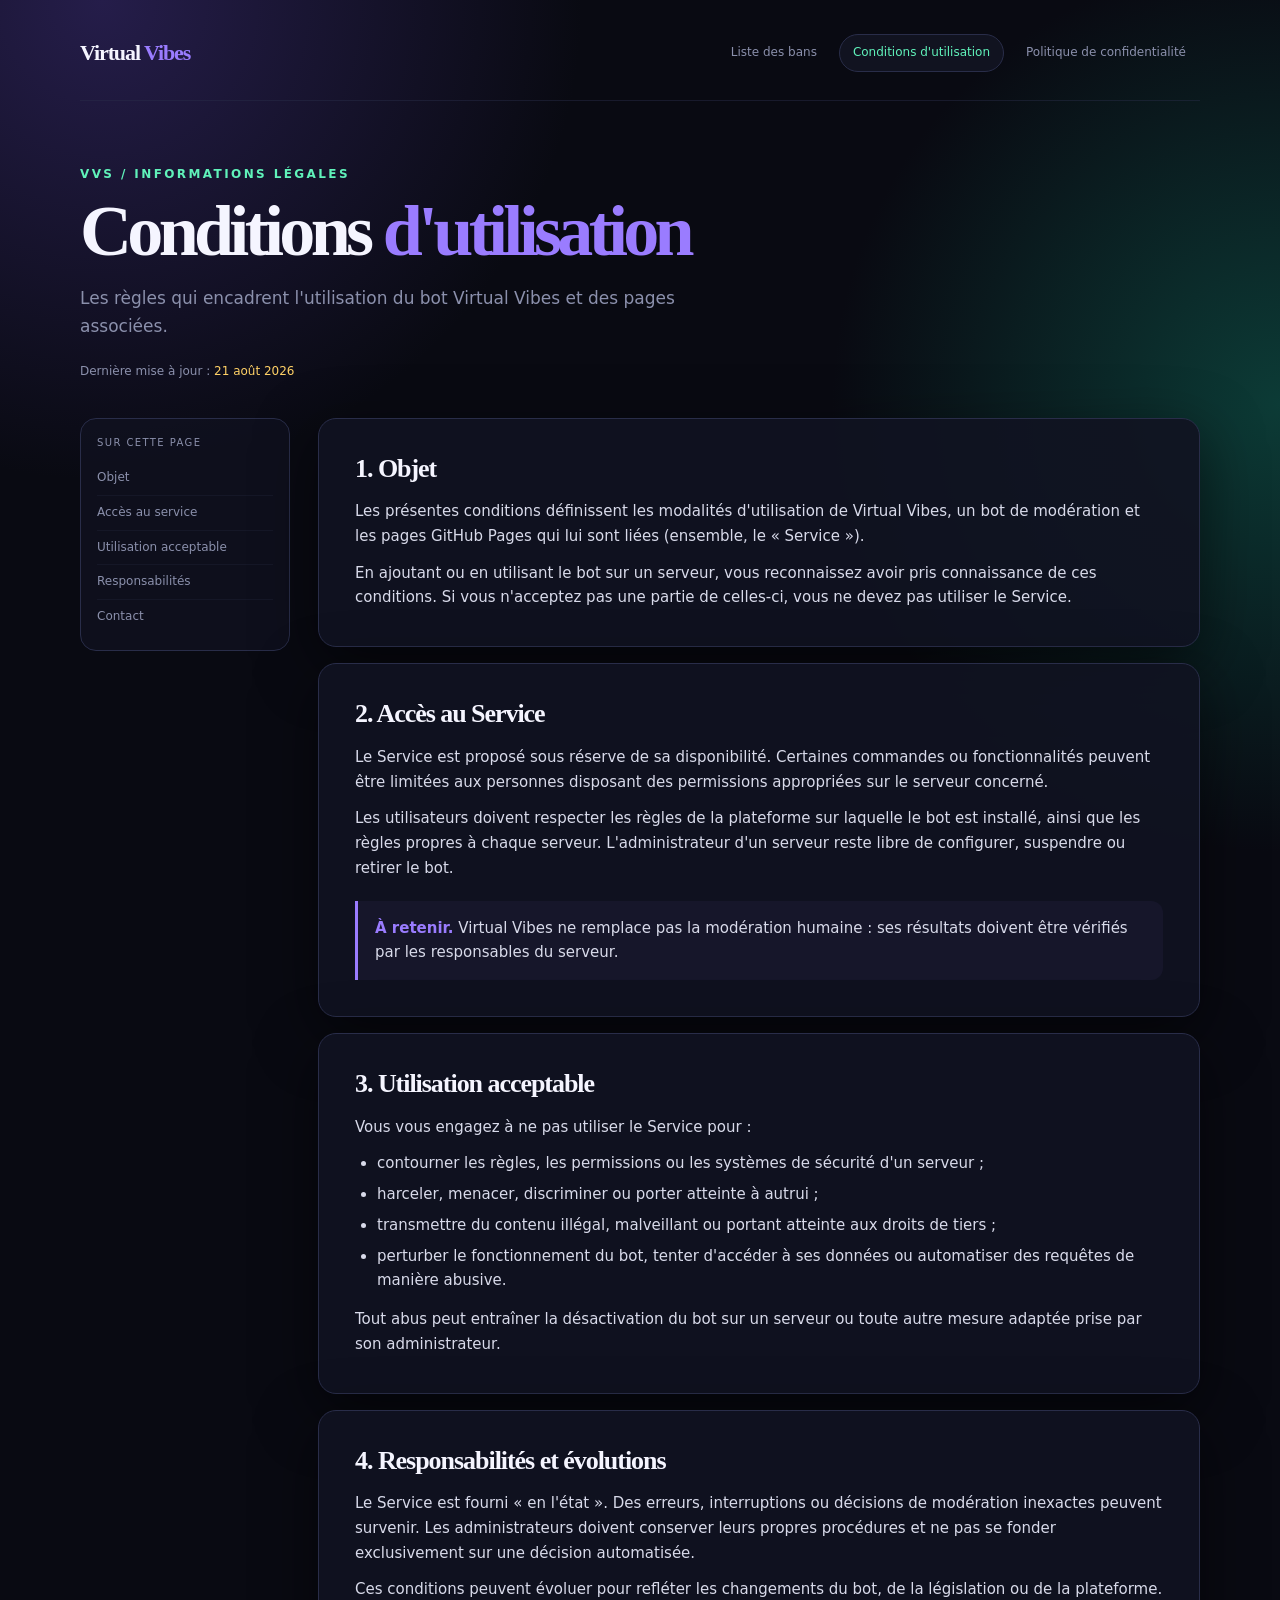
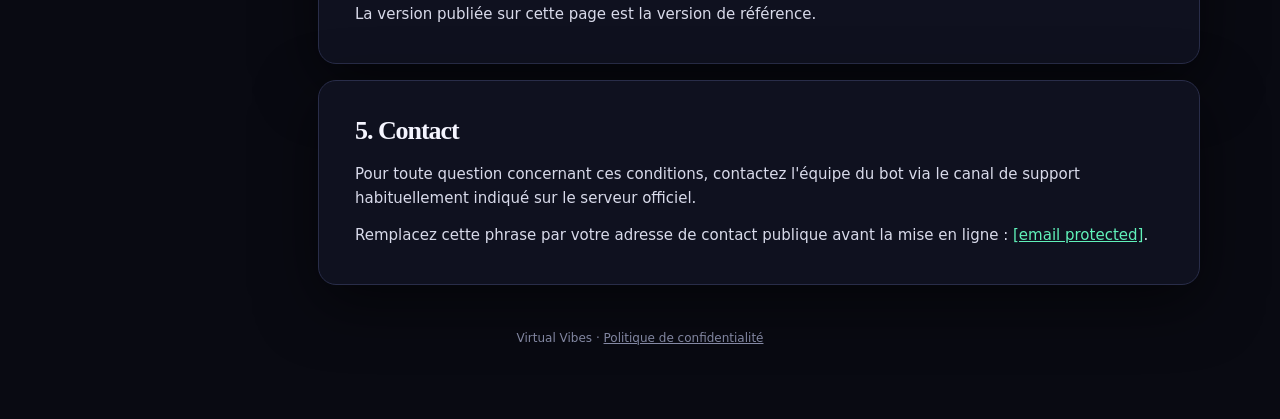
==== conditions-utilisation.html @ 0fc6a56b "Add files via upload" ====
<!doctype html>
<html lang="fr">
<head>
  <meta charset="utf-8">
  <meta name="viewport" content="width=device-width, initial-scale=1">
  <meta name="description" content="Conditions d'utilisation du bot Virtual Vibes.">
  <title>Conditions d'utilisation — Virtual Vibes</title>
  <link rel="stylesheet" href="styles.css">
</head>
<body>
<main class="wrap">
  <nav class="site-nav" aria-label="Navigation principale">
    <a class="brand" href="index.html">Virtual <span>Vibes</span></a>
    <div class="nav-links">
      <a href="index.html">Liste des bans</a>
      <a href="conditions-utilisation.html" aria-current="page">Conditions d'utilisation</a>
      <a href="politique-confidentialite.html">Politique de confidentialité</a>
    </div>
  </nav>
  <header class="hero">
    <div class="eyebrow">VVs / informations légales</div>
    <h1>Conditions <span>d'utilisation</span></h1>
    <p class="lead">Les règles qui encadrent l'utilisation du bot Virtual Vibes et des pages associées.</p>
    <p class="meta-line">Dernière mise à jour : <strong>21 août 2026</strong></p>
  </header>
  <div class="layout">
    <aside class="toc" aria-label="Sommaire"><p class="toc-title">Sur cette page</p><a href="#objet">Objet</a><a href="#acces">Accès au service</a><a href="#usage">Utilisation acceptable</a><a href="#responsabilite">Responsabilités</a><a href="#contact">Contact</a></aside>
    <article class="content">
      <section class="section" id="objet">
        <h2>1. Objet</h2>
        <p>Les présentes conditions définissent les modalités d'utilisation de Virtual Vibes, un bot de modération et les pages GitHub Pages qui lui sont liées (ensemble, le « Service »).</p>
        <p>En ajoutant ou en utilisant le bot sur un serveur, vous reconnaissez avoir pris connaissance de ces conditions. Si vous n'acceptez pas une partie de celles-ci, vous ne devez pas utiliser le Service.</p>
      </section>
      <section class="section" id="acces">
        <h2>2. Accès au Service</h2>
        <p>Le Service est proposé sous réserve de sa disponibilité. Certaines commandes ou fonctionnalités peuvent être limitées aux personnes disposant des permissions appropriées sur le serveur concerné.</p>
        <p>Les utilisateurs doivent respecter les règles de la plateforme sur laquelle le bot est installé, ainsi que les règles propres à chaque serveur. L'administrateur d'un serveur reste libre de configurer, suspendre ou retirer le bot.</p>
        <div class="notice"><strong>À retenir.</strong> Virtual Vibes ne remplace pas la modération humaine : ses résultats doivent être vérifiés par les responsables du serveur.</div>
      </section>
      <section class="section" id="usage">
        <h2>3. Utilisation acceptable</h2>
        <p>Vous vous engagez à ne pas utiliser le Service pour :</p>
        <ul><li>contourner les règles, les permissions ou les systèmes de sécurité d'un serveur ;</li><li>harceler, menacer, discriminer ou porter atteinte à autrui ;</li><li>transmettre du contenu illégal, malveillant ou portant atteinte aux droits de tiers ;</li><li>perturber le fonctionnement du bot, tenter d'accéder à ses données ou automatiser des requêtes de manière abusive.</li></ul>
        <p>Tout abus peut entraîner la désactivation du bot sur un serveur ou toute autre mesure adaptée prise par son administrateur.</p>
      </section>
      <section class="section" id="responsabilite">
        <h2>4. Responsabilités et évolutions</h2>
        <p>Le Service est fourni « en l'état ». Des erreurs, interruptions ou décisions de modération inexactes peuvent survenir. Les administrateurs doivent conserver leurs propres procédures et ne pas se fonder exclusivement sur une décision automatisée.</p>
        <p>Ces conditions peuvent évoluer pour refléter les changements du bot, de la législation ou de la plateforme. La version publiée sur cette page est la version de référence.</p>
      </section>
      <section class="section" id="contact">
        <h2>5. Contact</h2>
        <p>Pour toute question concernant ces conditions, contactez l'équipe du bot via le canal de support habituellement indiqué sur le serveur officiel.</p>
        <p>Remplacez cette phrase par votre adresse de contact publique avant la mise en ligne : <a href="/cdn-cgi/l/email-protection#bfdcd0d1cbdedccbffdac7ded2cfd3da91dcd0d2"><span class="__cf_email__" data-cfemail="5e3d31302a3f3d2a1e3b263f332e323b703d3133">[email&#160;protected]</span></a>.</p>
      </section>
    </article>
  </div>
  <footer class="footer">Virtual Vibes · <a href="politique-confidentialite.html">Politique de confidentialité</a></footer>
</main>
<script data-cfasync="false" src="/cdn-cgi/scripts/5c5dd728/cloudflare-static/email-decode.min.js"></script><script type="module" src="https://static.cloudflareinsights.com/beacon.min.js/v4513226cdae34746b4dedf0b4dfa099e1781791509496" integrity="sha512-ZE9pZaUXND66v380QUtch/5sE9tPFh2zg45pR2PB0CVkCtOREv2AJKkSidISWkysEuQ0EH8faUU5du78bx87UQ==" data-cf-beacon='{"version":"2024.11.0","token":"8607d2a720d14b038279025b2b5a82e5"}' crossorigin="anonymous"></script>
</body>
</html>
---- styles.css ----
:root {
  --bg: #090a12;
  --panel: #111322e8;
  --panel-solid: #111322;
  --panel2: #17192b;
  --line: #292d49;
  --ink: #f5f5ff;
  --muted: #8b90ac;
  --violet: #9a7cff;
  --green: #60f2ba;
  --red: #ff6680;
  --yellow: #ffd166;
  --shadow: 0 18px 60px #0008;
}
* { box-sizing: border-box; }
html { background: var(--bg); scroll-behavior: smooth; }
body {
  margin: 0;
  min-height: 100vh;
  color: var(--ink);
  font: 15px/1.65 "Trebuchet MS", system-ui, sans-serif;
  background:
    radial-gradient(circle at 8% 0%, #251d4a 0, transparent 30rem),
    radial-gradient(circle at 100% 20%, #0c3b36 0, transparent 28rem),
    var(--bg);
}
a { color: var(--green); }
a:hover { color: #93ffd5; }
.wrap { width: min(1120px, calc(100% - 40px)); margin: auto; padding: 34px 0 70px; }
.site-nav {
  display: flex; align-items: center; justify-content: space-between; gap: 20px;
  padding: 0 0 28px; border-bottom: 1px solid #292d4977; margin-bottom: 64px;
}
.brand { color: var(--ink); text-decoration: none; font: 700 22px/1 Georgia, serif; letter-spacing: -.05em; }
.brand span { color: var(--violet); }
.nav-links { display: flex; gap: 8px; flex-wrap: wrap; justify-content: flex-end; }
.nav-links a {
  color: var(--muted); text-decoration: none; border: 1px solid transparent;
  border-radius: 999px; padding: 8px 13px; font-size: 12px; transition: .2s ease;
}
.nav-links a:hover, .nav-links a[aria-current="page"] { color: var(--ink); border-color: var(--line); background: #17192b99; }
.nav-links a[aria-current="page"] { color: var(--green); }
.eyebrow { color: var(--green); font-size: 12px; letter-spacing: .2em; text-transform: uppercase; font-weight: 700; }
.hero { max-width: 820px; margin-bottom: 36px; }
.hero h1 { font: 700 clamp(38px, 7vw, 72px)/.96 Georgia, serif; letter-spacing: -.065em; margin: 12px 0 18px; }
.hero h1 span { color: var(--violet); }
.lead { color: var(--muted); font-size: 17px; max-width: 680px; margin: 0; }
.meta-line { color: var(--muted); font-size: 12px; margin-top: 22px; }
.meta-line strong { color: var(--yellow); font-weight: 400; }
.layout { display: grid; grid-template-columns: 210px minmax(0, 1fr); gap: 28px; align-items: start; }
.toc { position: sticky; top: 20px; border: 1px solid var(--line); background: #111322aa; border-radius: 16px; padding: 16px; }
.toc-title { color: var(--muted); font-size: 10px; letter-spacing: .14em; text-transform: uppercase; margin: 0 0 10px; }
.toc a { display: block; color: var(--muted); text-decoration: none; font-size: 12px; padding: 7px 0; border-bottom: 1px solid #292d4944; }
.toc a:last-child { border: 0; }.toc a:hover { color: var(--green); }
.content { min-width: 0; }
.section {
  background: var(--panel); border: 1px solid var(--line); border-radius: 18px;
  box-shadow: var(--shadow); padding: clamp(22px, 4vw, 36px); margin-bottom: 16px;
}
.section h2 { color: var(--ink); font: 700 26px/1.1 Georgia, serif; letter-spacing: -.04em; margin: 0 0 16px; }
.section h3 { color: var(--green); font-size: 15px; margin: 24px 0 7px; }
.section p { color: #d8daea; margin: 0 0 12px; }
.section p:last-child { margin-bottom: 0; }
.section ul { color: #d8daea; margin: 8px 0 14px; padding-left: 22px; }
.section li { margin: 6px 0; }
.notice { border-left: 3px solid var(--violet); background: #9a7cff0d; padding: 15px 17px; border-radius: 0 12px 12px 0; color: #d8daea; margin: 20px 0 0; }
.notice strong { color: var(--violet); }
.footer { color: var(--muted); font-size: 12px; text-align: center; padding-top: 28px; }
.footer a { color: var(--muted); }
@media (max-width: 720px) {
  .wrap { width: min(100% - 26px, 600px); padding-top: 22px; }
  .site-nav { align-items: flex-start; flex-direction: column; margin-bottom: 42px; padding-bottom: 20px; }
  .nav-links { justify-content: flex-start; }
  .layout { grid-template-columns: 1fr; }
  .toc { position: static; order: -1; }
  .toc a { display: inline-block; margin-right: 14px; border: 0; }
}
@media (prefers-reduced-motion: no-preference) {
  .hero, .section { animation: rise .55s both; }
  .section:nth-child(2) { animation-delay: .06s; }.section:nth-child(3) { animation-delay: .12s; }
  @keyframes rise { from { opacity: 0; transform: translateY(10px); } to { opacity: 1; transform: none; } }
}
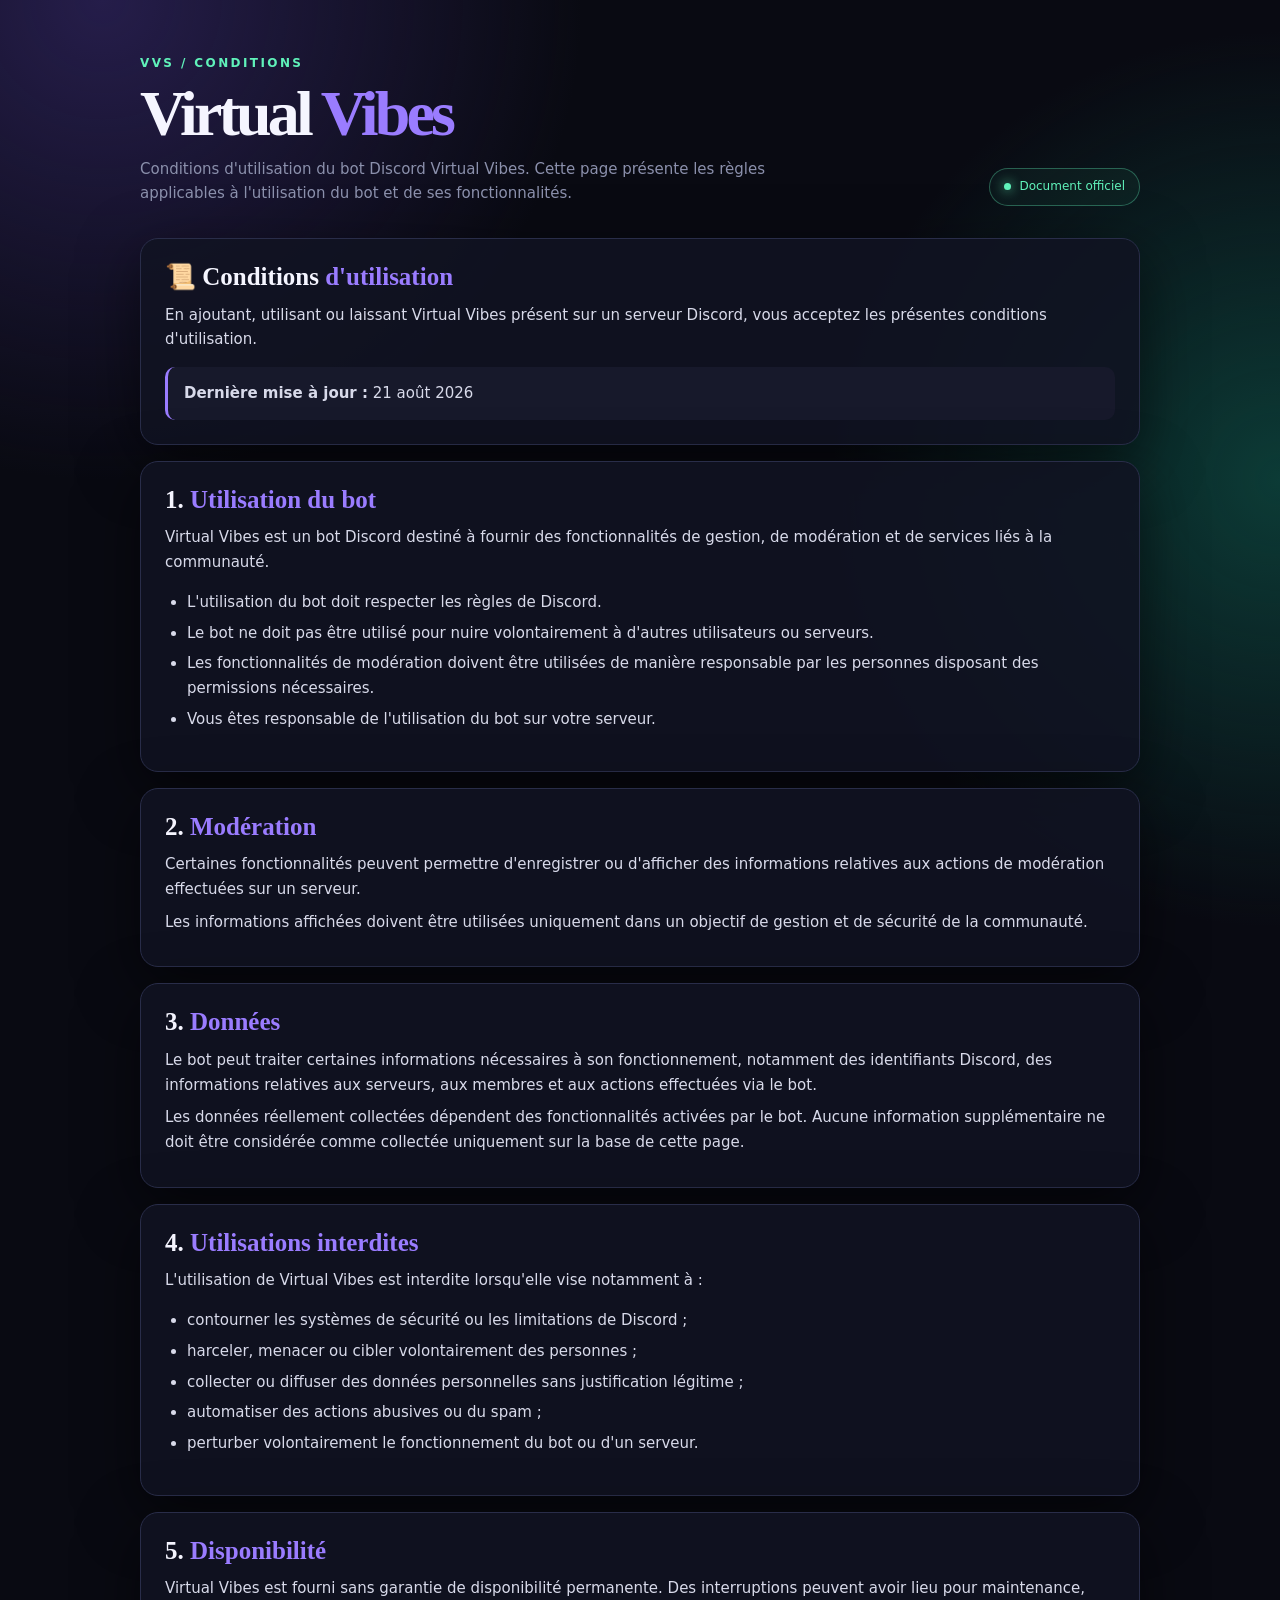
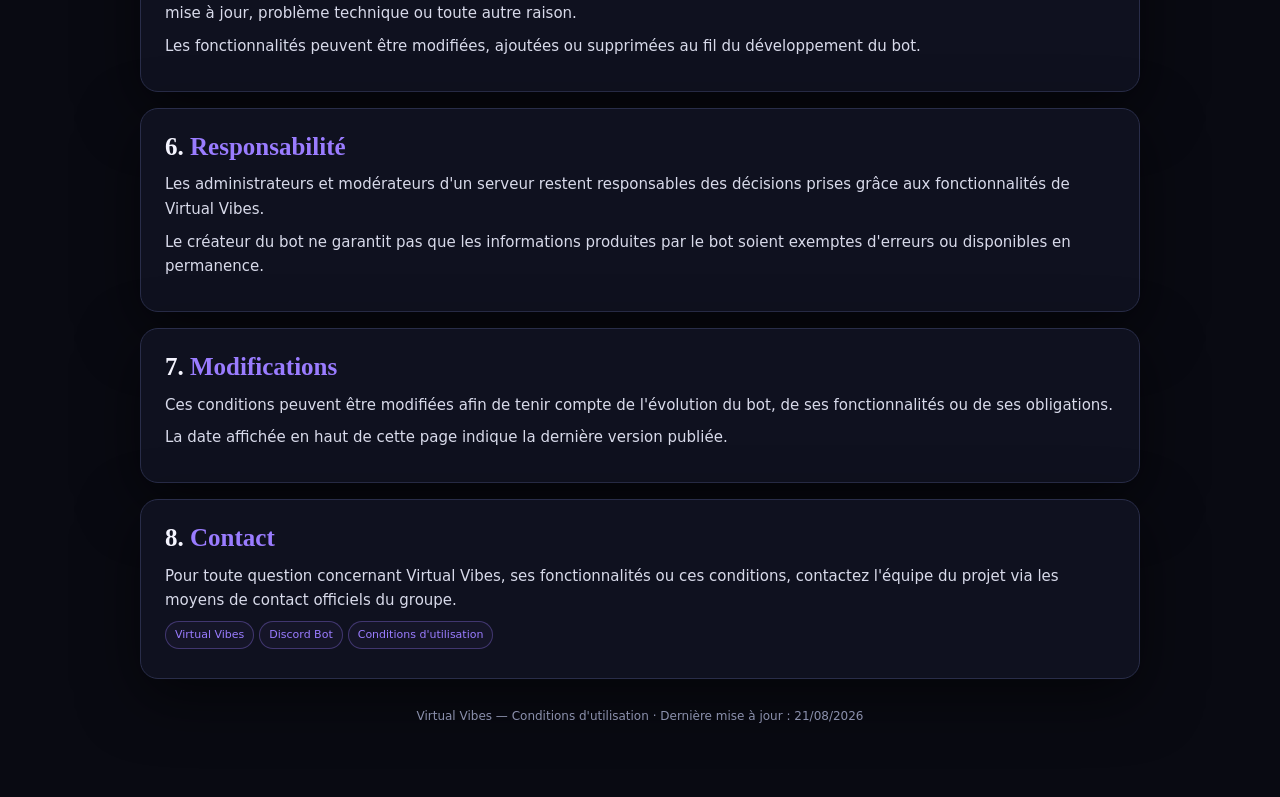
==== commit 47ae8cc8: "Add files via upload" ====
--- a/conditions-utilisation.html
+++ b/conditions-utilisation.html
@@ -1,62 +1 @@
-<!doctype html>
-<html lang="fr">
-<head>
-  <meta charset="utf-8">
-  <meta name="viewport" content="width=device-width, initial-scale=1">
-  <meta name="description" content="Conditions d'utilisation du bot Virtual Vibes.">
-  <title>Conditions d'utilisation — Virtual Vibes</title>
-  <link rel="stylesheet" href="styles.css">
-</head>
-<body>
-<main class="wrap">
-  <nav class="site-nav" aria-label="Navigation principale">
-    <a class="brand" href="index.html">Virtual <span>Vibes</span></a>
-    <div class="nav-links">
-      <a href="index.html">Liste des bans</a>
-      <a href="conditions-utilisation.html" aria-current="page">Conditions d'utilisation</a>
-      <a href="politique-confidentialite.html">Politique de confidentialité</a>
-    </div>
-  </nav>
-  <header class="hero">
-    <div class="eyebrow">VVs / informations légales</div>
-    <h1>Conditions <span>d'utilisation</span></h1>
-    <p class="lead">Les règles qui encadrent l'utilisation du bot Virtual Vibes et des pages associées.</p>
-    <p class="meta-line">Dernière mise à jour : <strong>21 août 2026</strong></p>
-  </header>
-  <div class="layout">
-    <aside class="toc" aria-label="Sommaire"><p class="toc-title">Sur cette page</p><a href="#objet">Objet</a><a href="#acces">Accès au service</a><a href="#usage">Utilisation acceptable</a><a href="#responsabilite">Responsabilités</a><a href="#contact">Contact</a></aside>
-    <article class="content">
-      <section class="section" id="objet">
-        <h2>1. Objet</h2>
-        <p>Les présentes conditions définissent les modalités d'utilisation de Virtual Vibes, un bot de modération et les pages GitHub Pages qui lui sont liées (ensemble, le « Service »).</p>
-        <p>En ajoutant ou en utilisant le bot sur un serveur, vous reconnaissez avoir pris connaissance de ces conditions. Si vous n'acceptez pas une partie de celles-ci, vous ne devez pas utiliser le Service.</p>
-      </section>
-      <section class="section" id="acces">
-        <h2>2. Accès au Service</h2>
-        <p>Le Service est proposé sous réserve de sa disponibilité. Certaines commandes ou fonctionnalités peuvent être limitées aux personnes disposant des permissions appropriées sur le serveur concerné.</p>
-        <p>Les utilisateurs doivent respecter les règles de la plateforme sur laquelle le bot est installé, ainsi que les règles propres à chaque serveur. L'administrateur d'un serveur reste libre de configurer, suspendre ou retirer le bot.</p>
-        <div class="notice"><strong>À retenir.</strong> Virtual Vibes ne remplace pas la modération humaine : ses résultats doivent être vérifiés par les responsables du serveur.</div>
-      </section>
-      <section class="section" id="usage">
-        <h2>3. Utilisation acceptable</h2>
-        <p>Vous vous engagez à ne pas utiliser le Service pour :</p>
-        <ul><li>contourner les règles, les permissions ou les systèmes de sécurité d'un serveur ;</li><li>harceler, menacer, discriminer ou porter atteinte à autrui ;</li><li>transmettre du contenu illégal, malveillant ou portant atteinte aux droits de tiers ;</li><li>perturber le fonctionnement du bot, tenter d'accéder à ses données ou automatiser des requêtes de manière abusive.</li></ul>
-        <p>Tout abus peut entraîner la désactivation du bot sur un serveur ou toute autre mesure adaptée prise par son administrateur.</p>
-      </section>
-      <section class="section" id="responsabilite">
-        <h2>4. Responsabilités et évolutions</h2>
-        <p>Le Service est fourni « en l'état ». Des erreurs, interruptions ou décisions de modération inexactes peuvent survenir. Les administrateurs doivent conserver leurs propres procédures et ne pas se fonder exclusivement sur une décision automatisée.</p>
-        <p>Ces conditions peuvent évoluer pour refléter les changements du bot, de la législation ou de la plateforme. La version publiée sur cette page est la version de référence.</p>
-      </section>
-      <section class="section" id="contact">
-        <h2>5. Contact</h2>
-        <p>Pour toute question concernant ces conditions, contactez l'équipe du bot via le canal de support habituellement indiqué sur le serveur officiel.</p>
-        <p>Remplacez cette phrase par votre adresse de contact publique avant la mise en ligne : <a href="/cdn-cgi/l/email-protection#bfdcd0d1cbdedccbffdac7ded2cfd3da91dcd0d2"><span class="__cf_email__" data-cfemail="5e3d31302a3f3d2a1e3b263f332e323b703d3133">[email&#160;protected]</span></a>.</p>
-      </section>
-    </article>
-  </div>
-  <footer class="footer">Virtual Vibes · <a href="politique-confidentialite.html">Politique de confidentialité</a></footer>
-</main>
-<script data-cfasync="false" src="/cdn-cgi/scripts/5c5dd728/cloudflare-static/email-decode.min.js"></script><script type="module" src="https://static.cloudflareinsights.com/beacon.min.js/v4513226cdae34746b4dedf0b4dfa099e1781791509496" integrity="sha512-ZE9pZaUXND66v380QUtch/5sE9tPFh2zg45pR2PB0CVkCtOREv2AJKkSidISWkysEuQ0EH8faUU5du78bx87UQ==" data-cf-beacon='{"version":"2024.11.0","token":"8607d2a720d14b038279025b2b5a82e5"}' crossorigin="anonymous"></script>
-</body>
-</html>
+<!doctype html><html lang="fr"><head><meta charset="utf-8"><meta name="viewport" content="width=device-width,initial-scale=1"><title>Conditions d'utilisation — Virtual Vibes</title><style>:root{--bg:#090a12;--panel:#111322;--panel2:#17192b;--line:#292d49;--ink:#f5f5ff;--muted:#8b90ac;--violet:#9a7cff;--green:#60f2ba;--red:#ff6680;--yellow:#ffd166;--shadow:0 18px 60px #0008}*{box-sizing:border-box}html{background:var(--bg);scroll-behavior:smooth}body{margin:0;color:var(--ink);font:15px/1.65 "Trebuchet MS",system-ui,sans-serif;background:radial-gradient(circle at 8% 0%,#251d4a 0,transparent 30rem),radial-gradient(circle at 100% 20%,#0c3b36 0,transparent 28rem),var(--bg);min-height:100vh}.wrap{width:min(1000px,calc(100% - 40px));margin:auto;padding:54px 0 70px}.eyebrow{color:var(--green);font-size:12px;letter-spacing:.2em;text-transform:uppercase;font-weight:700}.hero{display:flex;align-items:end;justify-content:space-between;gap:24px;margin-bottom:32px}.hero h1{font:700 clamp(34px,6vw,64px)/.95 Georgia,serif;letter-spacing:-.06em;margin:10px 0 12px}.hero h1 span{color:var(--violet)}.intro{color:var(--muted);max-width:650px;margin:0}.status{border:1px solid #60f2ba55;color:var(--green);border-radius:999px;padding:8px 14px;font-size:12px;white-space:nowrap;background:#60f2ba0b}.status i{display:inline-block;width:7px;height:7px;border-radius:50%;background:var(--green);box-shadow:0 0 12px var(--green);margin-right:8px}.card{background:#111322dd;border:1px solid var(--line);box-shadow:var(--shadow);border-radius:18px;padding:24px;margin-bottom:16px}.card h2{font:700 25px/1.1 Georgia,serif;margin:0 0 12px}.card h2 span{color:var(--violet)}.card h3{font-size:16px;color:var(--green);margin:22px 0 7px}.card p{color:#d8daea;margin:8px 0}.card ul{color:#d8daea;padding-left:22px}.card li{margin:6px 0}.notice{border-left:3px solid var(--violet);background:var(--panel2);border-radius:10px;padding:14px 16px;margin-top:15px;color:#d8daea}.badge{display:inline-block;border:1px solid #9a7cff55;color:var(--violet);background:#9a7cff0b;border-radius:999px;padding:4px 9px;font-size:11px;margin:0 5px 5px 0}footer{color:var(--muted);text-align:center;font-size:12px;margin-top:28px}@media(max-width:600px){.wrap{width:min(100% - 26px,560px);padding-top:30px}.hero{display:block}.status{display:inline-block;margin-top:20px}.card{padding:19px}.card h2{font-size:22px}}</style></head><body><main class="wrap"><header class="hero"><div><div class="eyebrow">VVs / conditions</div><h1>Virtual <span>Vibes</span></h1><p class="intro">Conditions d'utilisation du bot Discord Virtual Vibes. Cette page présente les règles applicables à l'utilisation du bot et de ses fonctionnalités.</p></div><div class="status"><i></i>Document officiel</div></header><section class="card"><h2>📜 Conditions <span>d'utilisation</span></h2><p>En ajoutant, utilisant ou laissant Virtual Vibes présent sur un serveur Discord, vous acceptez les présentes conditions d'utilisation.</p><div class="notice"><strong>Dernière mise à jour :</strong> 21 août 2026</div></section><section class="card"><h2>1. <span>Utilisation du bot</span></h2><p>Virtual Vibes est un bot Discord destiné à fournir des fonctionnalités de gestion, de modération et de services liés à la communauté.</p><ul><li>L'utilisation du bot doit respecter les règles de Discord.</li><li>Le bot ne doit pas être utilisé pour nuire volontairement à d'autres utilisateurs ou serveurs.</li><li>Les fonctionnalités de modération doivent être utilisées de manière responsable par les personnes disposant des permissions nécessaires.</li><li>Vous êtes responsable de l'utilisation du bot sur votre serveur.</li></ul></section><section class="card"><h2>2. <span>Modération</span></h2><p>Certaines fonctionnalités peuvent permettre d'enregistrer ou d'afficher des informations relatives aux actions de modération effectuées sur un serveur.</p><p>Les informations affichées doivent être utilisées uniquement dans un objectif de gestion et de sécurité de la communauté.</p></section><section class="card"><h2>3. <span>Données</span></h2><p>Le bot peut traiter certaines informations nécessaires à son fonctionnement, notamment des identifiants Discord, des informations relatives aux serveurs, aux membres et aux actions effectuées via le bot.</p><p>Les données réellement collectées dépendent des fonctionnalités activées par le bot. Aucune information supplémentaire ne doit être considérée comme collectée uniquement sur la base de cette page.</p></section><section class="card"><h2>4. <span>Utilisations interdites</span></h2><p>L'utilisation de Virtual Vibes est interdite lorsqu'elle vise notamment à :</p><ul><li>contourner les systèmes de sécurité ou les limitations de Discord ;</li><li>harceler, menacer ou cibler volontairement des personnes ;</li><li>collecter ou diffuser des données personnelles sans justification légitime ;</li><li>automatiser des actions abusives ou du spam ;</li><li>perturber volontairement le fonctionnement du bot ou d'un serveur.</li></ul></section><section class="card"><h2>5. <span>Disponibilité</span></h2><p>Virtual Vibes est fourni sans garantie de disponibilité permanente. Des interruptions peuvent avoir lieu pour maintenance, mise à jour, problème technique ou toute autre raison.</p><p>Les fonctionnalités peuvent être modifiées, ajoutées ou supprimées au fil du développement du bot.</p></section><section class="card"><h2>6. <span>Responsabilité</span></h2><p>Les administrateurs et modérateurs d'un serveur restent responsables des décisions prises grâce aux fonctionnalités de Virtual Vibes.</p><p>Le créateur du bot ne garantit pas que les informations produites par le bot soient exemptes d'erreurs ou disponibles en permanence.</p></section><section class="card"><h2>7. <span>Modifications</span></h2><p>Ces conditions peuvent être modifiées afin de tenir compte de l'évolution du bot, de ses fonctionnalités ou de ses obligations.</p><p>La date affichée en haut de cette page indique la dernière version publiée.</p></section><section class="card"><h2>8. <span>Contact</span></h2><p>Pour toute question concernant Virtual Vibes, ses fonctionnalités ou ces conditions, contactez l'équipe du projet via les moyens de contact officiels du groupe.</p><span class="badge">Virtual Vibes</span><span class="badge">Discord Bot</span><span class="badge">Conditions d'utilisation</span></section><footer>Virtual Vibes — Conditions d'utilisation · Dernière mise à jour : 21/08/2026</footer></main></body></html>
